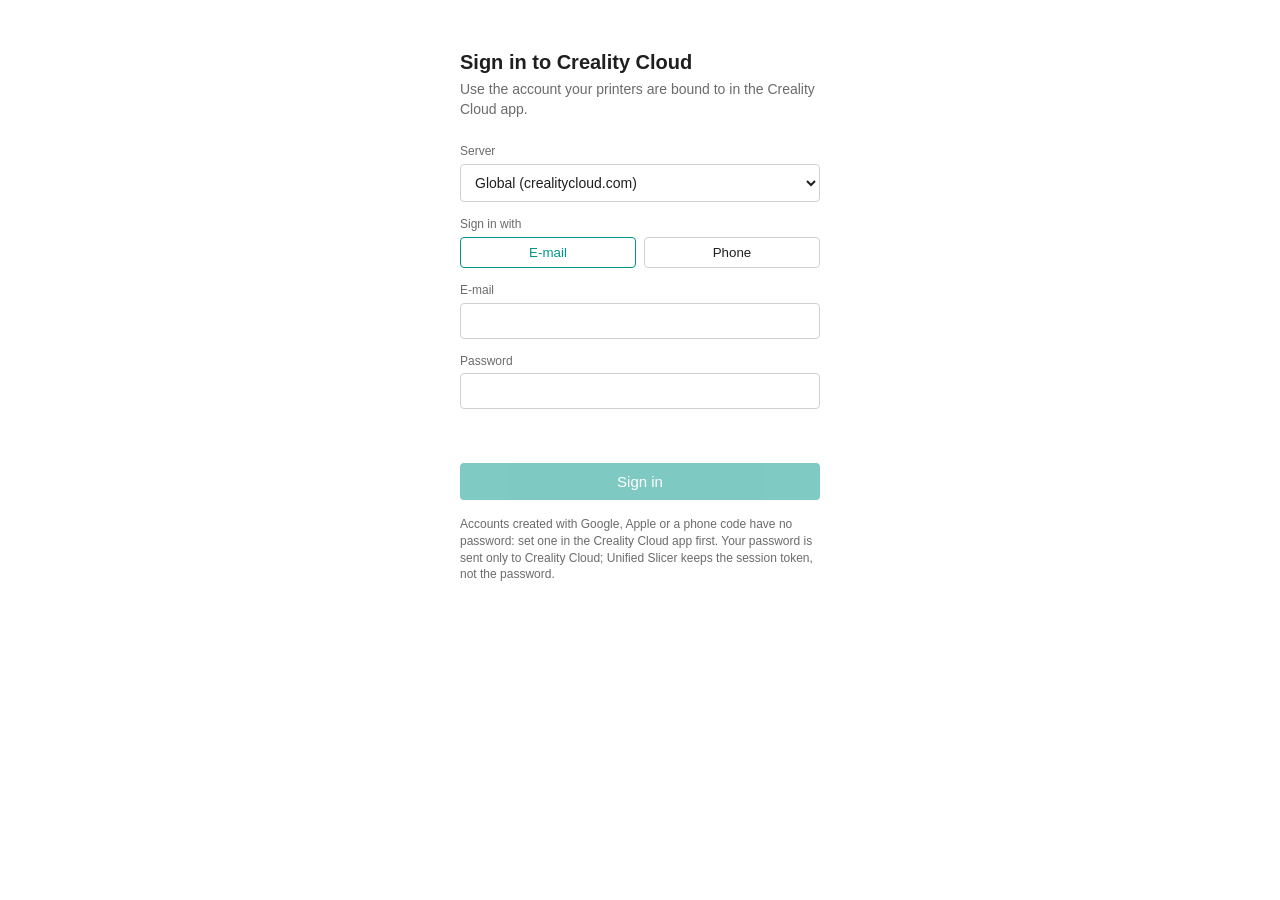
==== resources/web/creality/login.html @ db64bab1 "Merge creality into unified Co-Authored-By: Claude Opus 5.5 <noreply@anthropic.com> Claude-Session: " ====
<!DOCTYPE html>
<html>
<head>
<meta charset="utf-8">
<meta name="viewport" content="width=device-width, initial-scale=1">
<title>Creality Cloud</title>
<style>
  :root { --bg: #ffffff; --fg: #1f1f1f; --muted: #6b6b6b; --line: #d0d0d0; --accent: #009688; }
  @media (prefers-color-scheme: dark) { :root { --bg: #2b2b2b; --fg: #eeeeee; --muted: #a0a0a0; --line: #4a4a4a; } }
  body { margin: 0; background: var(--bg); color: var(--fg); font: 14px/1.4 -apple-system, "Segoe UI", Roboto, sans-serif; }
  main { max-width: 360px; margin: 48px auto; padding: 0 16px; }
  h1 { font-size: 20px; margin: 0 0 4px; }
  p.sub { color: var(--muted); margin: 0 0 24px; }
  label { display: block; margin: 14px 0 4px; color: var(--muted); font-size: 12px; }
  input, select { width: 100%; box-sizing: border-box; padding: 9px 10px; border: 1px solid var(--line); border-radius: 4px;
                  background: var(--bg); color: var(--fg); font-size: 14px; }
  .tabs { display: flex; gap: 8px; margin-bottom: 4px; }
  .tabs button { flex: 1; padding: 7px; border: 1px solid var(--line); background: var(--bg); color: var(--fg); border-radius: 4px; cursor: pointer; }
  .tabs button.on { border-color: var(--accent); color: var(--accent); }
  button.go { width: 100%; margin-top: 24px; padding: 10px; border: 0; border-radius: 4px; background: var(--accent); color: #fff; font-size: 15px; cursor: pointer; }
  button.go:disabled { opacity: .5; cursor: default; }
  .note { color: var(--muted); font-size: 12px; margin-top: 16px; }
  .err { color: #d9534f; min-height: 1.4em; margin-top: 10px; }
</style>
</head>
<body>
<main>
  <h1>Sign in to Creality Cloud</h1>
  <p class="sub">Use the account your printers are bound to in the Creality Cloud app.</p>

  <label for="region">Server</label>
  <select id="region">
    <option value="Global">Global (crealitycloud.com)</option>
    <option value="China">China (crealitycloud.cn)</option>
  </select>

  <label>Sign in with</label>
  <div class="tabs">
    <button type="button" id="tab-email" class="on">E-mail</button>
    <button type="button" id="tab-phone">Phone</button>
  </div>

  <label for="account" id="account-label">E-mail</label>
  <input id="account" type="email" autocomplete="username">

  <label for="password">Password</label>
  <input id="password" type="password" autocomplete="current-password">

  <div class="err" id="err"></div>
  <button class="go" id="go" disabled>Sign in</button>

  <p class="note">Accounts created with Google, Apple or a phone code have no password: set one in the Creality Cloud app first.
     Your password is sent only to Creality Cloud; Unified Slicer keeps the session token, not the password.</p>
</main>
<script>
  var accountType = 2; // 2 e-mail, 1 phone with country code
  var account = document.getElementById('account');
  var password = document.getElementById('password');
  var go = document.getElementById('go');
  function setType(type) {
    accountType = type;
    document.getElementById('tab-email').className = type === 2 ? 'on' : '';
    document.getElementById('tab-phone').className = type === 1 ? 'on' : '';
    document.getElementById('account-label').textContent = type === 2 ? 'E-mail' : 'Phone number with country code (e.g. +15551234567)';
    account.type = type === 2 ? 'email' : 'tel';
    validate();
  }
  function validate() { go.disabled = !(account.value.trim() && password.value); }
  document.getElementById('tab-email').onclick = function () { setType(2); };
  document.getElementById('tab-phone').onclick = function () { setType(1); };
  account.oninput = password.oninput = validate;
  password.onkeydown = function (e) { if (e.key === 'Enter' && !go.disabled) go.onclick(); };
  go.onclick = function () {
    if (!window.wx || !window.wx.postMessage) {
      document.getElementById('err').textContent = 'Open this page from Unified Slicer.';
      return;
    }
    go.disabled = true;
    window.wx.postMessage(JSON.stringify({
      command: 'user_login',
      data: {
        provider: 'creality',
        region: document.getElementById('region').value,
        account_type: accountType,
        account: account.value.trim(),
        password: password.value
      }
    }));
  };
</script>
</body>
</html>
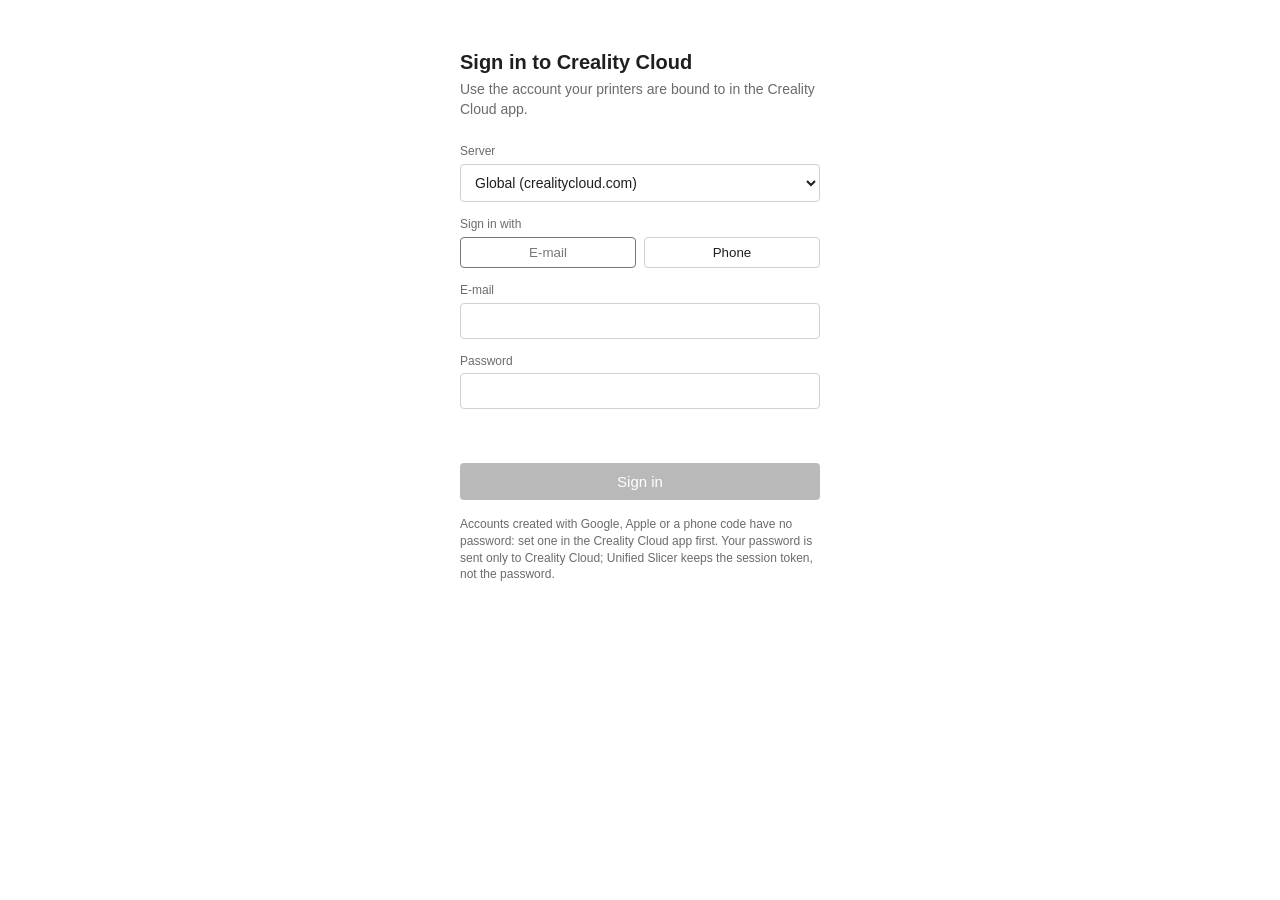
==== commit 0b6658c1: "Monochrome theme: replace Orca teal with the neutral accent Teal #009688 (and its hover/dark variant" ====
--- a/resources/web/creality/login.html
+++ b/resources/web/creality/login.html
@@ -5,7 +5,7 @@
 <meta name="viewport" content="width=device-width, initial-scale=1">
 <title>Creality Cloud</title>
 <style>
-  :root { --bg: #ffffff; --fg: #1f1f1f; --muted: #6b6b6b; --line: #d0d0d0; --accent: #009688; }
+  :root { --bg: #ffffff; --fg: #1f1f1f; --muted: #6b6b6b; --line: #d0d0d0; --accent: #767676; }
   @media (prefers-color-scheme: dark) { :root { --bg: #2b2b2b; --fg: #eeeeee; --muted: #a0a0a0; --line: #4a4a4a; } }
   body { margin: 0; background: var(--bg); color: var(--fg); font: 14px/1.4 -apple-system, "Segoe UI", Roboto, sans-serif; }
   main { max-width: 360px; margin: 48px auto; padding: 0 16px; }
